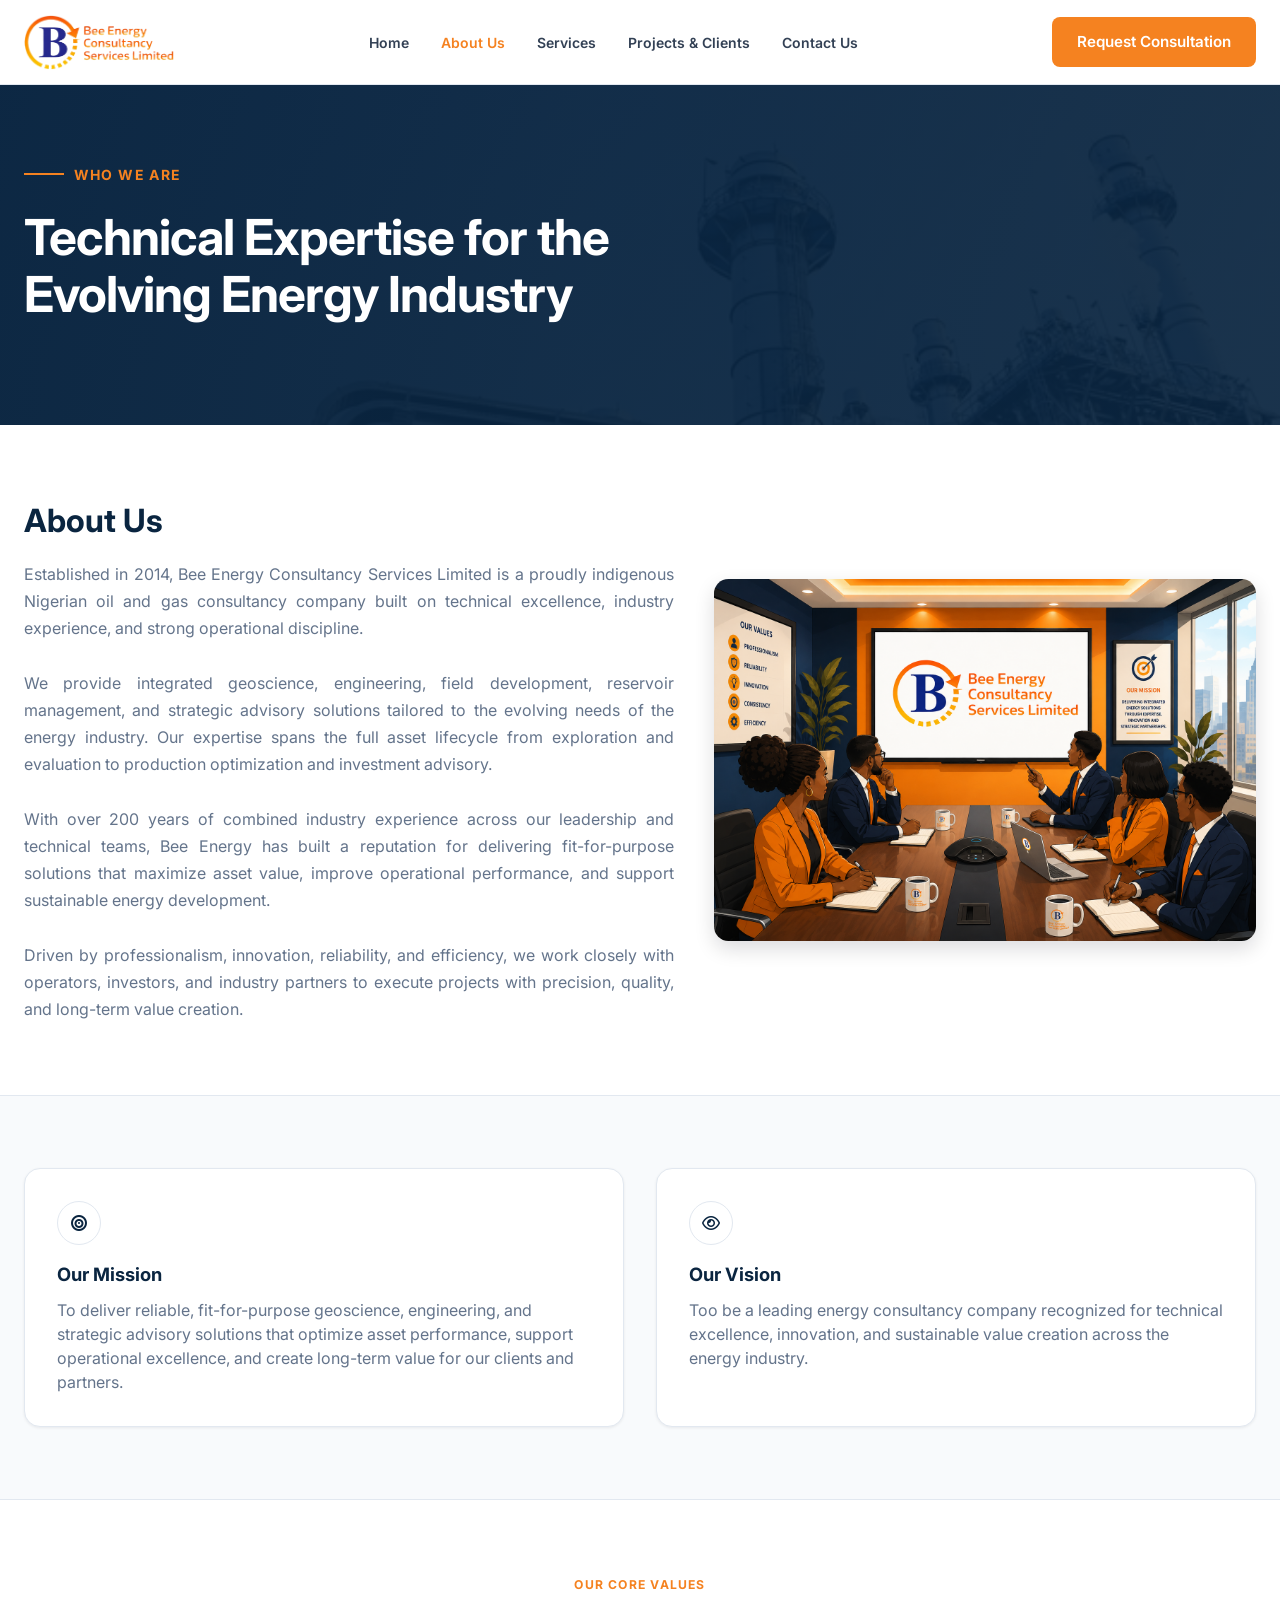
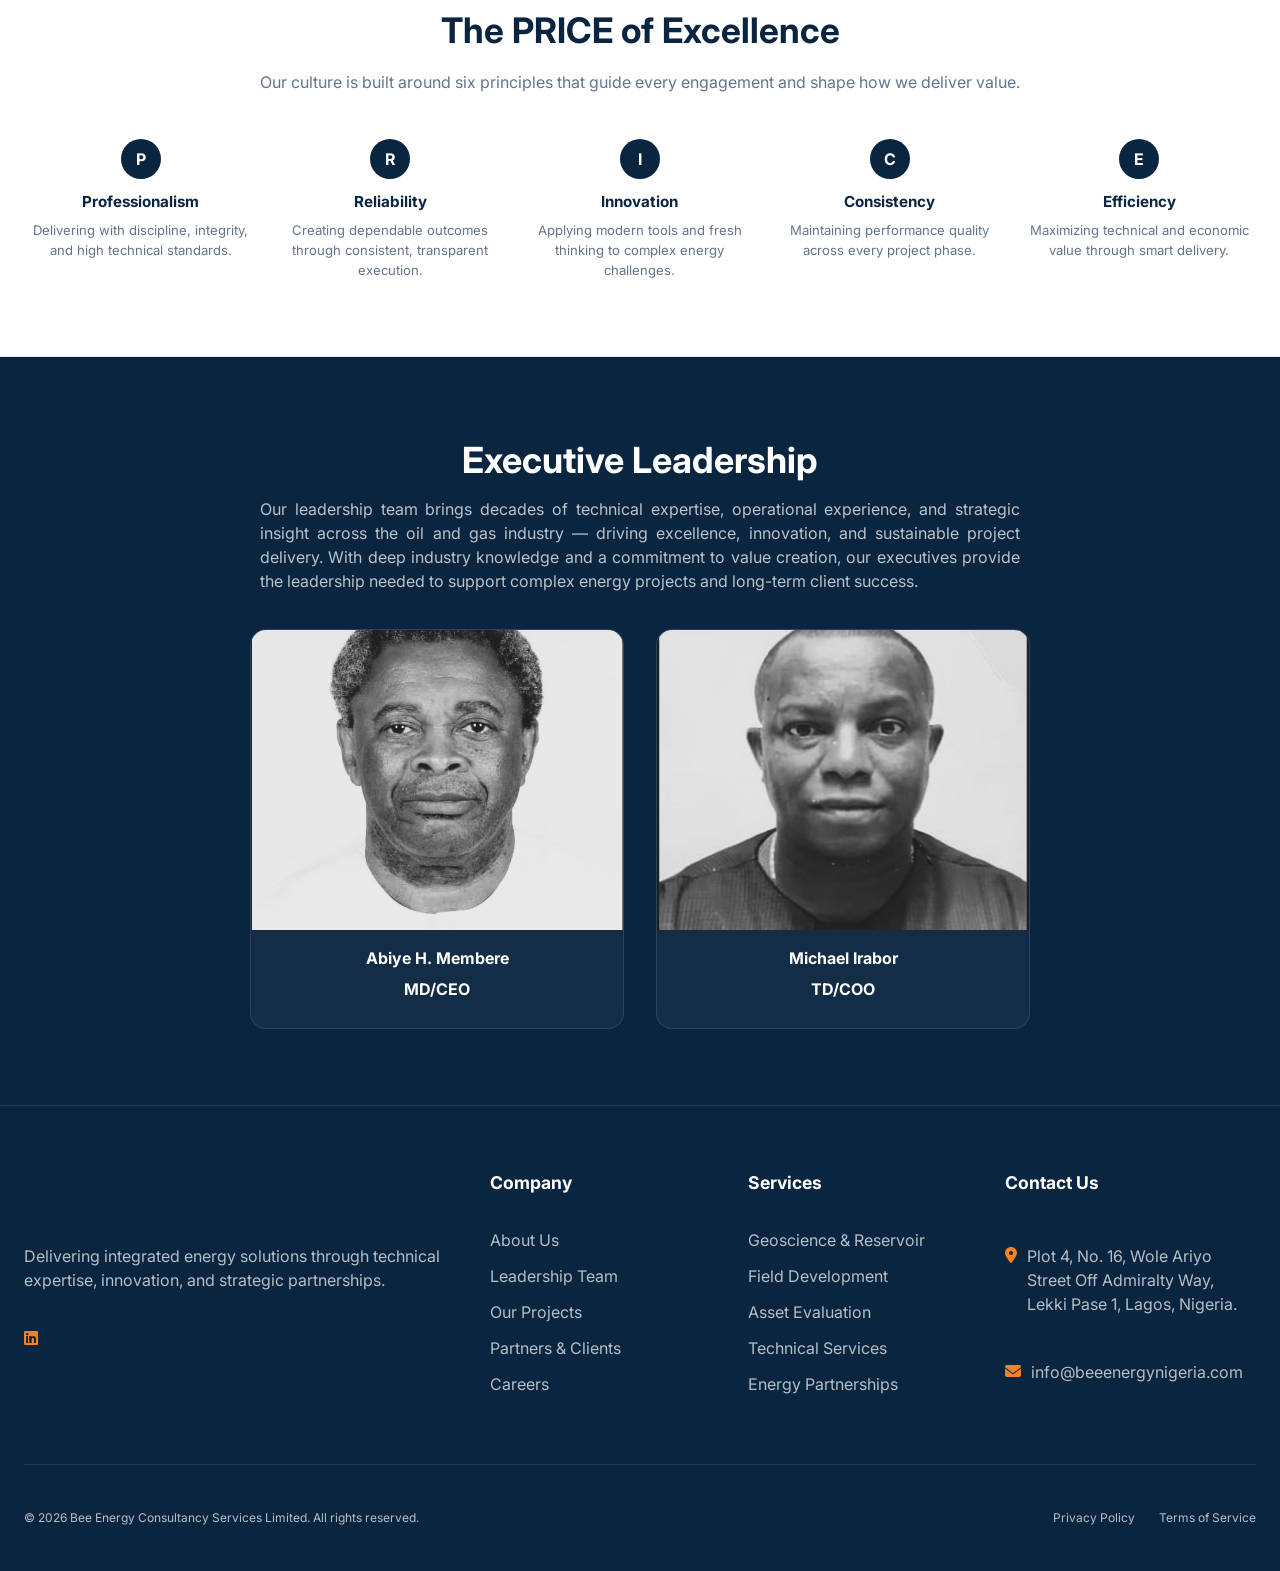
==== about-us.html @ 430c6f4b "initial commit" ====
<!doctype html>
<html lang="en">
  <head>
    <meta charset="UTF-8" />
    <meta name="viewport" content="width=device-width, initial-scale=1.0" />
    <title>Bee Energy | About</title>
    <meta
      name="description"
      content="Learn about Bee Energy's legacy, mission, values, and executive leadership."
    />
    <link rel="preconnect" href="https://fonts.googleapis.com" />
    <link rel="preconnect" href="https://fonts.gstatic.com" crossorigin />
    <link
      href="https://fonts.googleapis.com/css2?family=Inter:wght@300;400;500;700;900&display=swap"
      rel="stylesheet"
    />
    <link
       rel="stylesheet"
  href="https://cdnjs.cloudflare.com/ajax/libs/font-awesome/6.5.1/css/all.min.css"
    />
    <link rel="stylesheet" href="styles/main.css" />
    <link rel="stylesheet" href="styles/about.css" />
  </head> 
  <body>
   

    <header class="site-header">
      <div class="container nav-shell">
       <a href="index.html" class="brand" aria-label="Bee Energy home">
  <img src="./images/logo.png" alt="Bee Energy Logo" class="logo" />
  
</a>


        <button
          id="menu-toggle"
          class="menu-toggle"
          type="button"
          aria-label="Open main menu"
          aria-expanded="false"
          aria-controls="primary-nav"
        >
          <i class="fa-solid fa-bars" aria-hidden="true"></i>
        </button>

        <nav id="primary-nav" class="primary-nav" aria-label="Primary">
          <a href="index.html">Home</a>
          <a class="active" href="about-us.html">About Us</a>
          <a href="services.html">Services</a>
          <a href="project_Clients.html">Projects & Clients</a>
          
          <a href="contact-us.html">Contact Us</a>
        </nav>

        <a href="contact-us.html" class="btn btn-accent nav-cta">Request Consultation</a>
      </div>
    </header>

    <main id="main-content">
      <section class="about-hero">
        <img
          class="about-hero-bg"
          src="images/shutter.png"
          alt="Energy operations control room"
        />
        <div class="about-hero-overlay"></div>
        <div class="container about-hero-content">
          <p class="eyebrow"><span></span>Who We Are</p>
<h1>Technical Expertise for the Evolving Energy Industry</h1>
        </div>
      </section>

      <section class="legacy">
        <div class="container legacy-grid">
          <div class="legacy-copy">
            <h2>About Us</h2>
            <p style="text-align: justify;">
              Established in 2014, Bee Energy Consultancy Services Limited is a proudly indigenous Nigerian oil and gas consultancy company built on technical excellence, industry experience, and strong operational discipline.<br><br>

We provide integrated geoscience, engineering, field development, reservoir management, and strategic advisory solutions tailored to the evolving needs of the energy industry. Our expertise spans the full asset lifecycle from exploration and evaluation to production optimization and investment advisory.<br><br>

With over 200 years of combined industry experience across our leadership and technical teams, Bee Energy has built a reputation for delivering fit-for-purpose solutions that maximize asset value, improve operational performance, and support sustainable energy development.<br><br>

Driven by professionalism, innovation, reliability, and efficiency, we work closely with operators, investors, and industry partners to execute projects with precision, quality, and long-term value creation.
            </p>
            
          </div>

          <article class="legacy-media" aria-label="Team experience highlight">
            <img
              src="images/about.png"
              alt="Bee Energy team in strategy meeting"
            />
            
          </article>
        </div>
      </section>

      <section class="mission-vision">
        <div class="container mission-grid">
          <article class="mission-card">
            <div class="card-icon"><i class="fa-solid fa-bullseye" aria-hidden="true"></i></div>
            <h3>Our Mission</h3>
            <p style="text-align: ;">
              To deliver reliable, fit-for-purpose geoscience, engineering, and strategic advisory solutions that optimize asset performance, support operational excellence, and create long-term value for our clients and partners.
            </p>
          </article>

          <article class="mission-card">
            <div class="card-icon"><i class="fa-regular fa-eye" aria-hidden="true"></i></div>
            <h3>Our Vision</h3>
            <p style="text-align: ;">
              Too be a leading energy consultancy company recognized for technical excellence, innovation, and sustainable value creation across the energy industry.
            </p>
          </article>
        </div>
      </section>

      <section class="values">
        <div class="container">
          <div class="values-head">
            <p>Our Core Values</p>
            <h2>The PRICE of Excellence</h2>
            <p>
              Our culture is built around six principles that guide every engagement and shape how we deliver value.
            </p>
          </div>

          <div class="value-grid">
            <article class="value-item">
              <div class="value-icon">P</div>
              <h3>Professionalism</h3>
              <p>Delivering with discipline, integrity, and high technical standards.</p>
            </article>
            <article class="value-item">
              <div class="value-icon">R</div>
              <h3>Reliability</h3>
              <p>Creating dependable outcomes through consistent, transparent execution.</p>
            </article>
            <article class="value-item">
              <div class="value-icon">I</div>
              <h3>Innovation</h3>
              <p>Applying modern tools and fresh thinking to complex energy challenges.</p>
            </article>
            <article class="value-item">
              <div class="value-icon">C</div>
              <h3>Consistency</h3>
              <p>Maintaining performance quality across every project phase.</p>
            </article>
            <article class="value-item">
              <div class="value-icon">E</div>
              <h3>Efficiency</h3>
              <p>Maximizing technical and economic value through smart delivery.</p>
            </article>
          </div>
        </div>
      </section>

      <section class="leadership">
        <div class="container">
          <div class="leadership-head">
            <h2>Executive Leadership</h2>
            <p style="text-align: justify;">Our leadership team brings decades of technical expertise, operational experience, and strategic insight across the oil and gas industry — driving excellence, innovation, and sustainable project delivery. With deep industry knowledge and a commitment to value creation, our executives provide the leadership needed to support complex energy projects and long-term client success.</p>
          </div>

          <div class="leader-grid">
            <article class="leader-card">
              <img
                src="images/md.png"
                alt="Portrait of Managing Director"
              />
              <div class="leader-body">
                <h3>Abiye H. Membere</h3>
                <h3>MD/CEO</h3>
                
              </div>
            </article>

            <article class="leader-card">
              <img
                src="images/td.png"
                alt="Portrait of Technical Director"
              />
              <div class="leader-body">
                  <h3>Michael Irabor</h3>
                <h3>TD/COO</h3>
              </div>
            </article>
          </div>
        </div>
      </section>
    </main>

  <footer class="site-footer">
      <div class="container">
        <div class="footer-grid">
          <div>
            <div class="brand footer-brand">
              <i class="fa-solid fa-hexagon" aria-hidden="true"></i>
              <span>Bee Energy</span>
            </div>
            <p>
               Delivering integrated energy solutions through technical expertise,
  innovation, and strategic partnerships.
            </p>
            <div class="socials">
              <a href="https://www.linkedin.com/company/bee-energy-consultancy-services-ltd/?viewAsMember=true" aria-label="LinkedIn"><i class="fa-brands fa-linkedin" aria-hidden="true"></i></a>
             <!-- <a href="#" aria-label="X/Twitter"><i class="fa-brands fa-x-twitter" aria-hidden="true"></i></a>-->
            </div>
          </div>

          <div>
            <h3>Company</h3>
            <a href="about-us.html">About Us</a>
            <a href="about-us.html">Leadership Team</a>
            <a href="project_Clients.html">Our Projects</a>
            <a href="partners.html">Partners &amp; Clients</a>
            <a href="career.html">Careers</a>
          </div>

          <div>
            <h3>Services</h3>
            <a href="services.html">Geoscience &amp; Reservoir</a>
            <a href="services.html">Field Development</a>
            <a href="services.html">Asset Evaluation</a>
            <a href="services.html">Technical Services</a>
            <a href="services.html">Energy Partnerships</a>
          </div>

          <div>
            <h3>Contact Us</h3>
            <p class="contact-item"><i class="fa-solid fa-location-dot" aria-hidden="true"></i> Plot 4, No. 16, Wole Ariyo Street Off Admiralty Way, Lekki Pase 1, Lagos, Nigeria.</p>
            <p class="contact-item"><i class="fa-solid fa-envelope" aria-hidden="true"></i> info@beeenergynigeria.com</p>
            <!--<p class="contact-item"><i class="fa-solid fa-phone" aria-hidden="true"></i> +234 (0) 123 456 7890</p>-->
          </div>
        </div>

        <div class="footer-bottom">
          <p>© 2026 Bee Energy Consultancy Services Limited. All rights reserved.</p>
          <div>
            <a href="privacy-policy.html">Privacy Policy</a>
            <a href="terms.html">Terms of Service</a>
          </div>
        </div>
      </div>
    </footer>

    <script src="js/main.js"></script>
  </body>
</html>
---- styles/main.css ----
:root {
  --background: #ffffff;
  --foreground: #0f172a;
  --border: #e2e8f0;
  --primary: #0a2540;
  --accent: #f58220;
  --muted: #64748b;
  --section: #f8fafc;
}

*,
*::before,
*::after {
  box-sizing: border-box;
}

html,
body {
  margin: 0;
  min-height: 100%;
}

body {
  font-family: Inter, system-ui, -apple-system, Segoe UI, Roboto, sans-serif;
  color: var(--foreground);
  background: var(--background);
  line-height: 1.5;
}

a {
  color: inherit;
  text-decoration: none;
}

img {
  max-width: 100%;
  display: block;
}

.skip-link {
  position: absolute;
  left: -999px;
  top: auto;
}


.skip-link:focus {
  left: 1rem;
  top: 1rem;
  z-index: 1000;
  background: #fff;
  padding: 0.5rem 0.75rem;
  border-radius: 0.5rem;
}

.container {
  width: min(1280px, calc(100% - 3rem));
  margin-inline: auto;
}

.site-header {
  position: sticky;
  top: 0;
  z-index: 40;
  border-bottom: 1px solid var(--border);
  background: rgba(255, 255, 255, 0.9);
  backdrop-filter: blur(8px);
}

.nav-shell {
  display: flex;
  align-items: center;
  justify-content: space-between;
  min-height: 84px;
  gap: 1rem;
}

.brand {
  display: inline-flex;
  align-items: center;
  gap: 0.75rem;
  color: var(--primary);
  font-weight: 900;
  font-size: 1.25rem;
  letter-spacing: -0.02em;
}

.brand i {
  color: var(--accent);
}

.primary-nav {
  display: flex;
  align-items: center;
  gap: 2rem;
  font-size: 0.875rem;
  font-weight: 600;
}

.primary-nav a {
  color: #334155;
}

.primary-nav a:hover {
  color: var(--foreground);
}

.primary-nav .active {
  color: var(--accent);
}

.menu-toggle {
  display: none;
  width: 40px;
  height: 40px;
  border: 1px solid var(--border);
  border-radius: 0.5rem;
  background: #fff;
}

.btn {
  display: inline-flex;
  align-items: center;
  justify-content: center;
  gap: 0.6rem;
  border-radius: 0.5rem;
  padding: 0.8rem 1.5rem;
  border: 1px solid transparent;
  font-weight: 600;
  font-size: 0.95rem;
  transition: 0.2s ease;
}

.btn:focus-visible,
.menu-toggle:focus-visible,
.primary-nav a:focus-visible {
  outline: 2px solid var(--accent);
  outline-offset: 2px;
}

.btn-accent {
  background: var(--accent);
  color: #fff;
}

.btn-accent:hover {
  background: #e1761a;
}

.btn-outline {
  border-color: rgba(255, 255, 255, 0.85);
  color: #fff;
}

.btn-outline:hover {
  background: rgba(255, 255, 255, 0.1);
}

.btn-muted {
  border-color: var(--border);
  color: var(--foreground);
  background: transparent;
}

.btn-muted:hover {
  background: #f1f5f9;
}

.btn-lg {
  min-height: 56px;
  padding-inline: 2rem;
  font-size: 1rem;
}

.hero {
  position: relative;
  min-height: 700px;
  overflow: hidden;
  color: #fff;
  background: var(--primary);
}

.hero-bg {
  position: absolute;
  inset: 0;
  width: 100%;
  height: 100%;
  object-fit: cover;
  opacity: 0.2;
}

.hero-overlay {
  position: absolute;
  inset: 0;
  background: linear-gradient(90deg, var(--primary) 0%, rgba(10, 37, 64, 0.9) 45%, rgba(10, 37, 64, 0) 100%);
}

.hero-content {
  position: relative;
  z-index: 1;
  padding-block: 6rem;
}

.eyebrow {
  display: inline-flex;
  align-items: center;
  gap: 0.6rem;
  color: var(--accent);
  font-size: 0.875rem;
  font-weight: 700;
  text-transform: uppercase;
  letter-spacing: 0.1em;
  margin: 0 0 1.5rem;
}

.eyebrow span {
  width: 40px;
  height: 2px;
  background: var(--accent);
}

.hero h1 {
  margin: 0 0 2rem;
  max-width: 850px;
  font-weight: 900;
  font-size: clamp(2.4rem, 5vw, 4rem);
  line-height: 1.15;
  letter-spacing: -0.02em;
}


.hero-subtitle {
  margin: 0 0 3rem;
  max-width: 680px;
  font-size: clamp(1.1rem, 2.2vw, 1.5rem);
  color: rgba(255, 255, 255, 0.82);
}

.hero-actions {
  display: flex;
  gap: 1.5rem;
  flex-wrap: wrap;
}

.stats-wrap {
  position: relative;
  z-index: 2;
  margin-top: -80px;
  margin-bottom: 8rem;
}

.stats-grid {
  display: grid;
  gap: 2rem;
  grid-template-columns: repeat(3, minmax(0, 1fr));
}

.stats-card {
  border: 1px solid var(--border);
  background: #fff;
  border-radius: 1rem;
  padding: 2rem;
  box-shadow: 0 1px 3px rgba(2, 6, 23, 0.08);
  text-align: center;
}

.icon-bubble {
  width: 64px;
  height: 64px;
  margin: 0 auto 1.5rem;
  border-radius: 999px;
  background: rgba(245, 130, 32, 0.1);
  color: var(--accent);
  display: grid;
  place-items: center;
  font-size: 1.75rem;
}

.stats-value {
  margin: 0 0 0.5rem;
  color: var(--primary);
  font-size: 2.25rem;
  font-weight: 900;
}

.stats-label {
  margin: 0;
  color: var(--muted);
  font-size: 0.85rem;
  font-weight: 700;
  text-transform: uppercase;
  letter-spacing: 0.08em;
}

.services-section {
  background: rgba(241, 245, 249, 0.3);
  padding-block: 6rem;
}

.services-head {
  display: flex;
  align-items: flex-end;
  justify-content: space-between;
  gap: 1.25rem;
  margin-bottom: 4rem;
}

.section-kicker {
  margin: 0 0 1rem;
  color: var(--accent);
  font-size: 0.875rem;
  font-weight: 700;
  text-transform: uppercase;
  letter-spacing: 0.1em;
}

.services-head h2 {
  margin: 0;
  color: var(--primary);
  font-size: clamp(2rem, 4vw, 2.25rem);
  line-height: 1.2;
}

.services-grid {
  display: grid;
  gap: 2rem;
  grid-template-columns: repeat(3, minmax(0, 1fr));
}

.service-card {
  border: 1px solid var(--border);
  background: #fff;
  border-radius: 1rem;
  padding: 2rem;
  box-shadow: 0 1px 3px rgba(2, 6, 23, 0.08);
  display: flex;
  flex-direction: column;
  min-height: 100%;
}

.service-icon {
  width: 56px;
  height: 56px;
  border-radius: 999px;
  background: #f1f5f9;
  color: var(--primary);
  font-size: 1.4rem;
  display: grid;
  place-items: center;
  margin-bottom: 1.5rem;
}

.service-card h3 {
  margin: 0 0 1rem;
  font-size: 1.25rem;
}

.service-card p {
  margin: 0 0 1.5rem;
  color: var(--muted);
}

.service-card a {
  margin-top: auto;
  color: var(--accent);
  font-size: 0.9rem;
  font-weight: 600;
  display: inline-flex;
  align-items: center;
  gap: 0.5rem;
}

.cta-section {
  background: var(--primary);
  color: #fff;
  padding-block: 6rem;
}

.cta-box {
  max-width: 900px;
  text-align: center;
}

.cta-box > i {
  color: var(--accent);
  font-size: 3rem;
  margin-bottom: 2rem;
}

.cta-box h2 {
  margin: 0 0 1rem;
  font-size: clamp(2rem, 4.5vw, 2.4rem);
}

.cta-box p {
  margin: 0 auto 2.5rem;
  max-width: 660px;
  color: rgba(255, 255, 255, 0.75);
}

.site-footer {
  background: var(--primary);
  color: #fff;
  border-top: 1px solid rgba(255, 255, 255, 0.1);
  padding-top: 4rem;
  padding-bottom: 2rem;
}

.footer-grid {
  display: grid;
  gap: 3rem;
  grid-template-columns: 2fr 1fr 1fr 1.2fr;
  margin-bottom: 4rem;
}

.site-footer p,
.site-footer a {
  color: rgba(255, 255, 255, 0.7);
}

.site-footer h3 {
  margin: 0 0 1.25rem;
  font-size: 1.1rem;
  color: #fff;
}

.footer-grid > div {
  display: flex;
  flex-direction: column;
  gap: 0.75rem;
}

.footer-brand {
  margin-bottom: 1rem;
}

.socials {
  display: flex;
  gap: 1rem;
  margin-top: 0.4rem;
}

.socials a,
.site-footer a:hover {
  color: var(--accent);
}

.contact-item {
  display: flex;
  align-items: flex-start;
  gap: 0.6rem;
}

.contact-item i {
  color: var(--accent);
  margin-top: 0.2rem;
}

.footer-bottom {
  border-top: 1px solid rgba(255, 255, 255, 0.1);
  padding-top: 2rem;
  display: flex;
  align-items: center;
  justify-content: space-between;
  gap: 1rem;
  font-size: 0.75rem;
}

.footer-bottom div {
  display: flex;
  gap: 1.5rem;
}

@media (max-width: 1024px) {
  .services-grid {
    grid-template-columns: repeat(2, minmax(0, 1fr));
  }

  .footer-grid {
    grid-template-columns: repeat(2, minmax(0, 1fr));
  }
}

@media (max-width: 820px) {
  .menu-toggle {
    display: inline-grid;
    place-items: center;
  }

  .primary-nav {
    position: absolute;
    top: 84px;
    left: 0;
    right: 0;
    display: none;
    flex-direction: column;
    align-items: flex-start;
    padding: 1rem 1.5rem 1.25rem;
    border-bottom: 1px solid var(--border);
    background: #fff;
  }

  .primary-nav.open {
    display: flex;
  }

  .nav-cta {
    display: none;
  }

  .stats-grid {
    grid-template-columns: 1fr;
  }

  .services-head {
    flex-direction: column;
    align-items: flex-start;
  }
}

@media (max-width: 700px) {
  .container {
    width: min(1280px, calc(100% - 2rem));
  }

  .hero {
    min-height: 620px;
  }

  .hero-content {
    padding-block: 4.5rem;
  }

  .services-grid {
    grid-template-columns: 1fr;
  }

  .footer-grid {
    grid-template-columns: 1fr;
  }

  .footer-bottom {
    flex-direction: column;
    align-items: flex-start;
  }
}
.logo {
  width: 150px !important;
  height: 60px !important;
  object-fit: contain !important;
}
---- styles/about.css ----
.about-hero {
  position: relative;
  min-height: 340px;
  color: #fff;
  background: #0a2540;
  overflow: hidden;
}

.about-hero-bg {
  position: absolute;
  inset: 0;
  width: 100%;
  height: 100%;
  object-fit: cover;
  opacity: 0.3;
}

.about-hero-overlay {
  position: absolute;
  inset: 0;
  background: linear-gradient(90deg, rgba(10, 37, 64, 0.93) 0%, rgba(10, 37, 64, 0.82) 45%, rgba(10, 37, 64, 0.78) 100%);
}

.about-hero-content {
  position: relative;
  z-index: 1;
  padding-block: 4.5rem;
}

.about-hero h1 {
  margin: 0;
  max-width: 650px;
  font-size: clamp(2rem, 5vw, 3.1rem);
  line-height: 1.15;
  letter-spacing: -0.02em;
}

.legacy {
  background: #fff;
  padding-block: 4.5rem;
  border-bottom: 1px solid #e2e8f0;
}

.legacy-grid {
  display: grid;
  grid-template-columns: 1.2fr 1fr;
  gap: 2.5rem;
  align-items: center;
}

.legacy-copy h2 {
  margin: 0 0 1rem;
  font-size: clamp(1.6rem, 3vw, 2rem);
  color: #0a2540;
}

.legacy-copy p {
  margin: 0 0 1rem;
  color: #64748b;
  line-height: 1.7;
}

.legacy-copy p:last-child {
  margin-bottom: 0;
}

.legacy-media {
  position: relative;
  border-radius: 0.9rem;
  overflow: hidden;
  min-height: 290px;
  box-shadow: 0 8px 20px rgba(2, 6, 23, 0.14);
}

.legacy-media img {
  width: 100%;
  height: 100%;
  object-fit: cover;
}

.legacy-badge {
  position: absolute;
  left: 1rem;
  bottom: 1rem;
  background: #f8fafc;
  border: 1px solid #e2e8f0;
  border-radius: 0.75rem;
  padding: 0.75rem 0.9rem;
  display: flex;
  flex-direction: column;
  gap: 0.15rem;
  box-shadow: 0 4px 10px rgba(2, 6, 23, 0.1);
}

.legacy-badge strong {
  color: #f58220;
  font-size: 1rem;
}

.legacy-badge span {
  font-size: 0.73rem;
  color: #475569;
}

.mission-vision {
  background: #f8fafc;
  padding-block: 4.5rem;
  border-bottom: 1px solid #e2e8f0;
}

.mission-grid {
  display: grid;
  grid-template-columns: repeat(2, minmax(0, 1fr));
  gap: 2rem;
}

.mission-card {
  background: #fff;
  border: 1px solid #e2e8f0;
  border-radius: 1rem;
  padding: 2rem;
  box-shadow: 0 1px 3px rgba(2, 6, 23, 0.07);
}

.card-icon {
  width: 44px;
  height: 44px;
  border-radius: 999px;
  border: 1px solid #e2e8f0;
  color: #0a2540;
  display: grid;
  place-items: center;
  margin-bottom: 1rem;
}

.mission-card h3 {
  margin: 0 0 0.6rem;
  color: #0a2540;
  font-size: 1.15rem;
}

.mission-card p {
  margin: 0;
  color: #64748b;
}

.values {
  background: #fff;
  padding-block: 4.75rem;
  border-bottom: 1px solid #e2e8f0;
}

.values-head {
  text-align: center;
  max-width: 760px;
  margin: 0 auto 2.8rem;
}

.values-head p:first-child {
  margin: 0 0 0.6rem;
  color: #f58220;
  text-transform: uppercase;
  letter-spacing: 0.1em;
  font-weight: 700;
  font-size: 0.76rem;
}

.values-head h2 {
  margin: 0 0 0.8rem;
  color: #0a2540;
  font-size: clamp(1.8rem, 3vw, 2.2rem);
}

.values-head p {
  margin: 0;
  color: #64748b;
}

.value-grid {
  display: grid;
  grid-template-columns: repeat(5, minmax(0, 1fr));
  gap: 1rem;
}

.value-item {
  text-align: center;
}

.value-icon {
  width: 40px;
  height: 40px;
  border-radius: 999px;
  margin: 0 auto 0.8rem;
  background: #0a2540;
  color: #fff;
  font-weight: 700;
  display: grid;
  place-items: center;
}

.value-item h3 {
  margin: 0 0 0.45rem;
  color: #0a2540;
  font-size: 0.95rem;
}

.value-item p {
  margin: 0;
  color: #64748b;
  font-size: 0.82rem;
}

.leadership {
  background: #0a2540;
  padding-block: 4.75rem;
}

.leadership-head {
  text-align: center;
  max-width: 760px;
  margin: 0 auto 2.25rem;
}

.leadership-head h2 {
  margin: 0 0 0.6rem;
  color: #fff;
  font-size: clamp(1.9rem, 4vw, 2.25rem);
}

.leadership-head p {
  margin: 0;
  color: rgba(255, 255, 255, 0.72);
}

.leader-grid {
  display: grid;
  grid-template-columns: repeat(2, minmax(0, 1fr));
  gap: 2rem;
  max-width: 780px;
  margin-inline: auto;
}

.leader-card {
  border: 1px solid rgba(255, 255, 255, 0.1);
  border-radius: 1rem;
  background: rgba(255, 255, 255, 0.04);
  overflow: hidden;
}

.leader-card img {
  width: 100%;
  height: 300px;
  object-fit: cover;
}

.leader-body {
  padding: 1rem 1rem 1.2rem;
  text-align: center;
}

.leader-body h3 {
  margin: 0 0 0.45rem;
  color: #fff;
  font-size: 1rem;
}

.leader-body p {
  margin: 0;
  color: rgba(255, 255, 255, 0.72);
  font-size: 0.8rem;
  line-height: 1.55;
}

@media (max-width: 1024px) {
  .value-grid {
    grid-template-columns: repeat(3, minmax(0, 1fr));
    row-gap: 1.5rem;
  }
}

@media (max-width: 860px) {
  .legacy-grid,
  .mission-grid,
  .leader-grid {
    grid-template-columns: 1fr;
  }

  .legacy-media {
    min-height: 240px;
  }
}

@media (max-width: 700px) {
  .legacy,
  .mission-vision,
  .values,
  .leadership {
    padding-block: 3.5rem;
  }

  .value-grid {
    grid-template-columns: repeat(2, minmax(0, 1fr));
  }
}

@media (max-width: 520px) {
  .value-grid {
    grid-template-columns: 1fr;
  }

  .leader-card img {
    height: 260px;
  }
}
.logo {
  width: 150px !important;
  height: 60px !important;
  object-fit: contain !important;
}
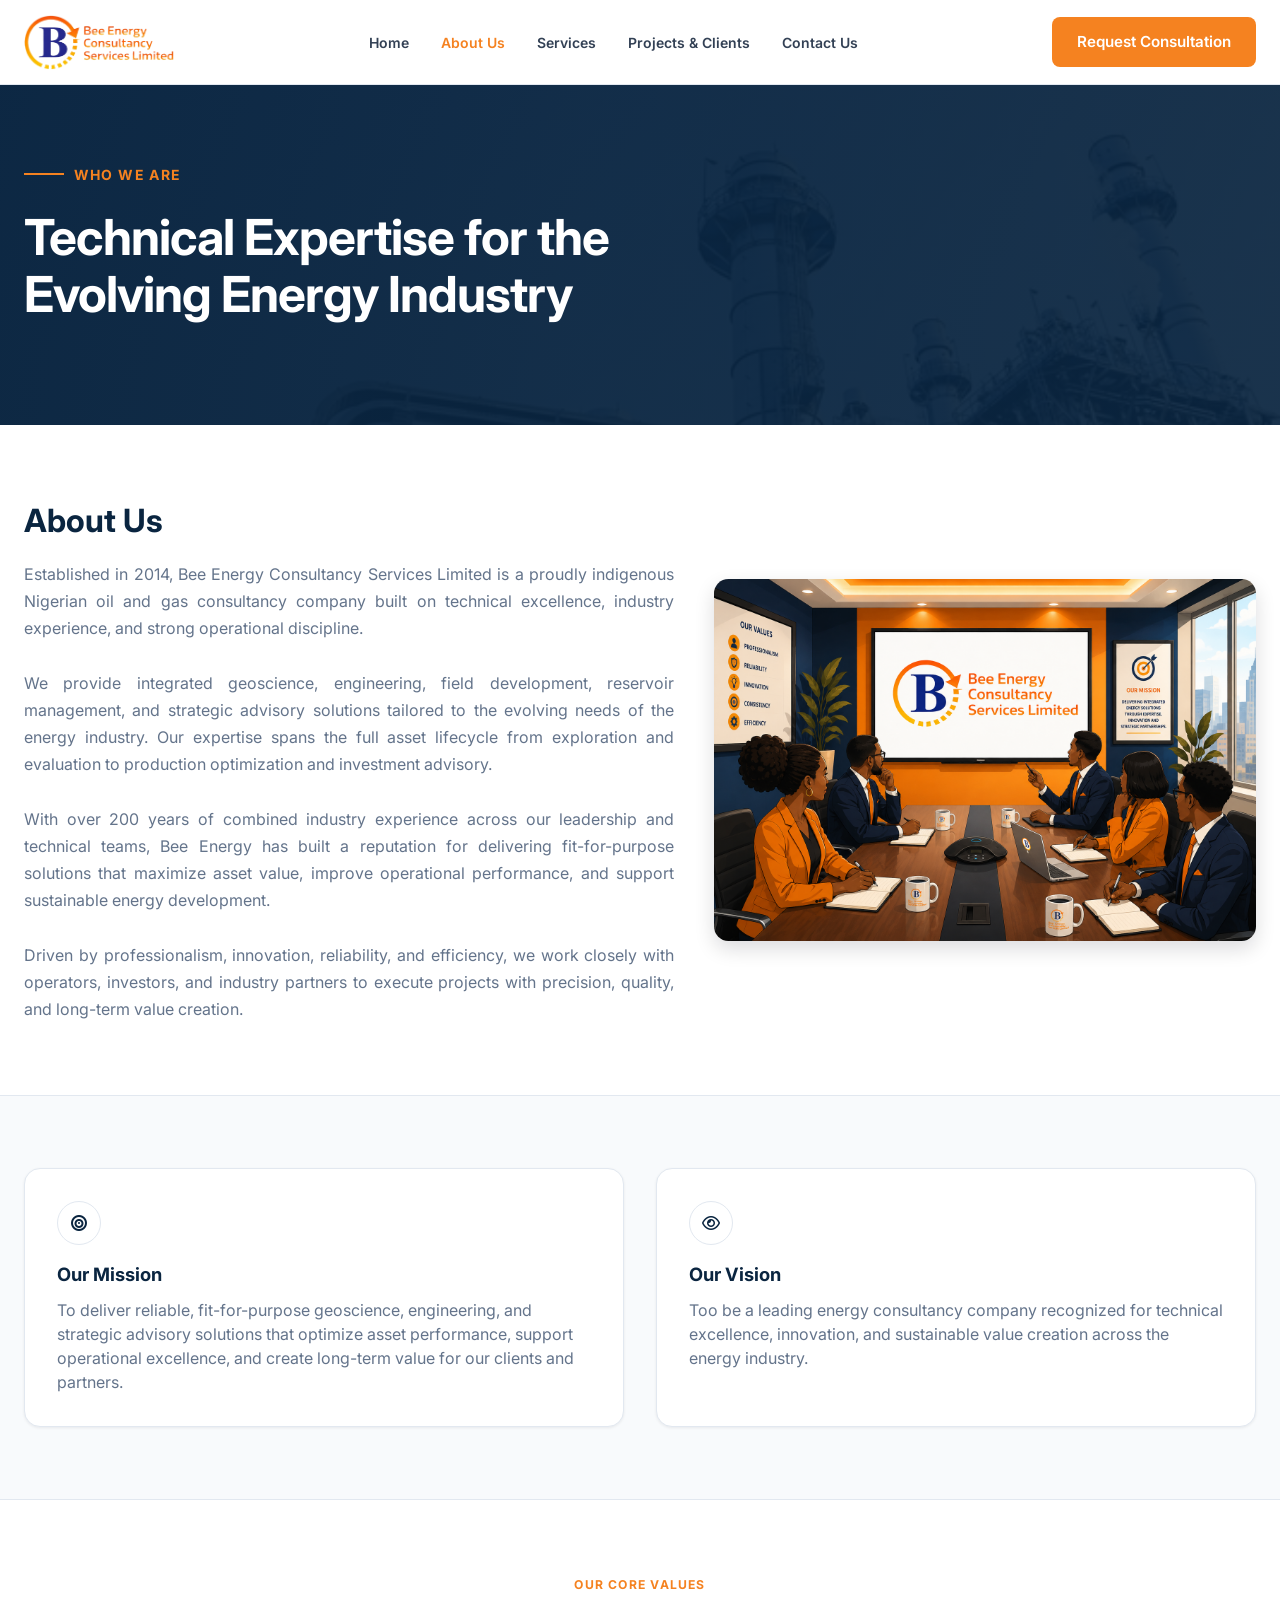
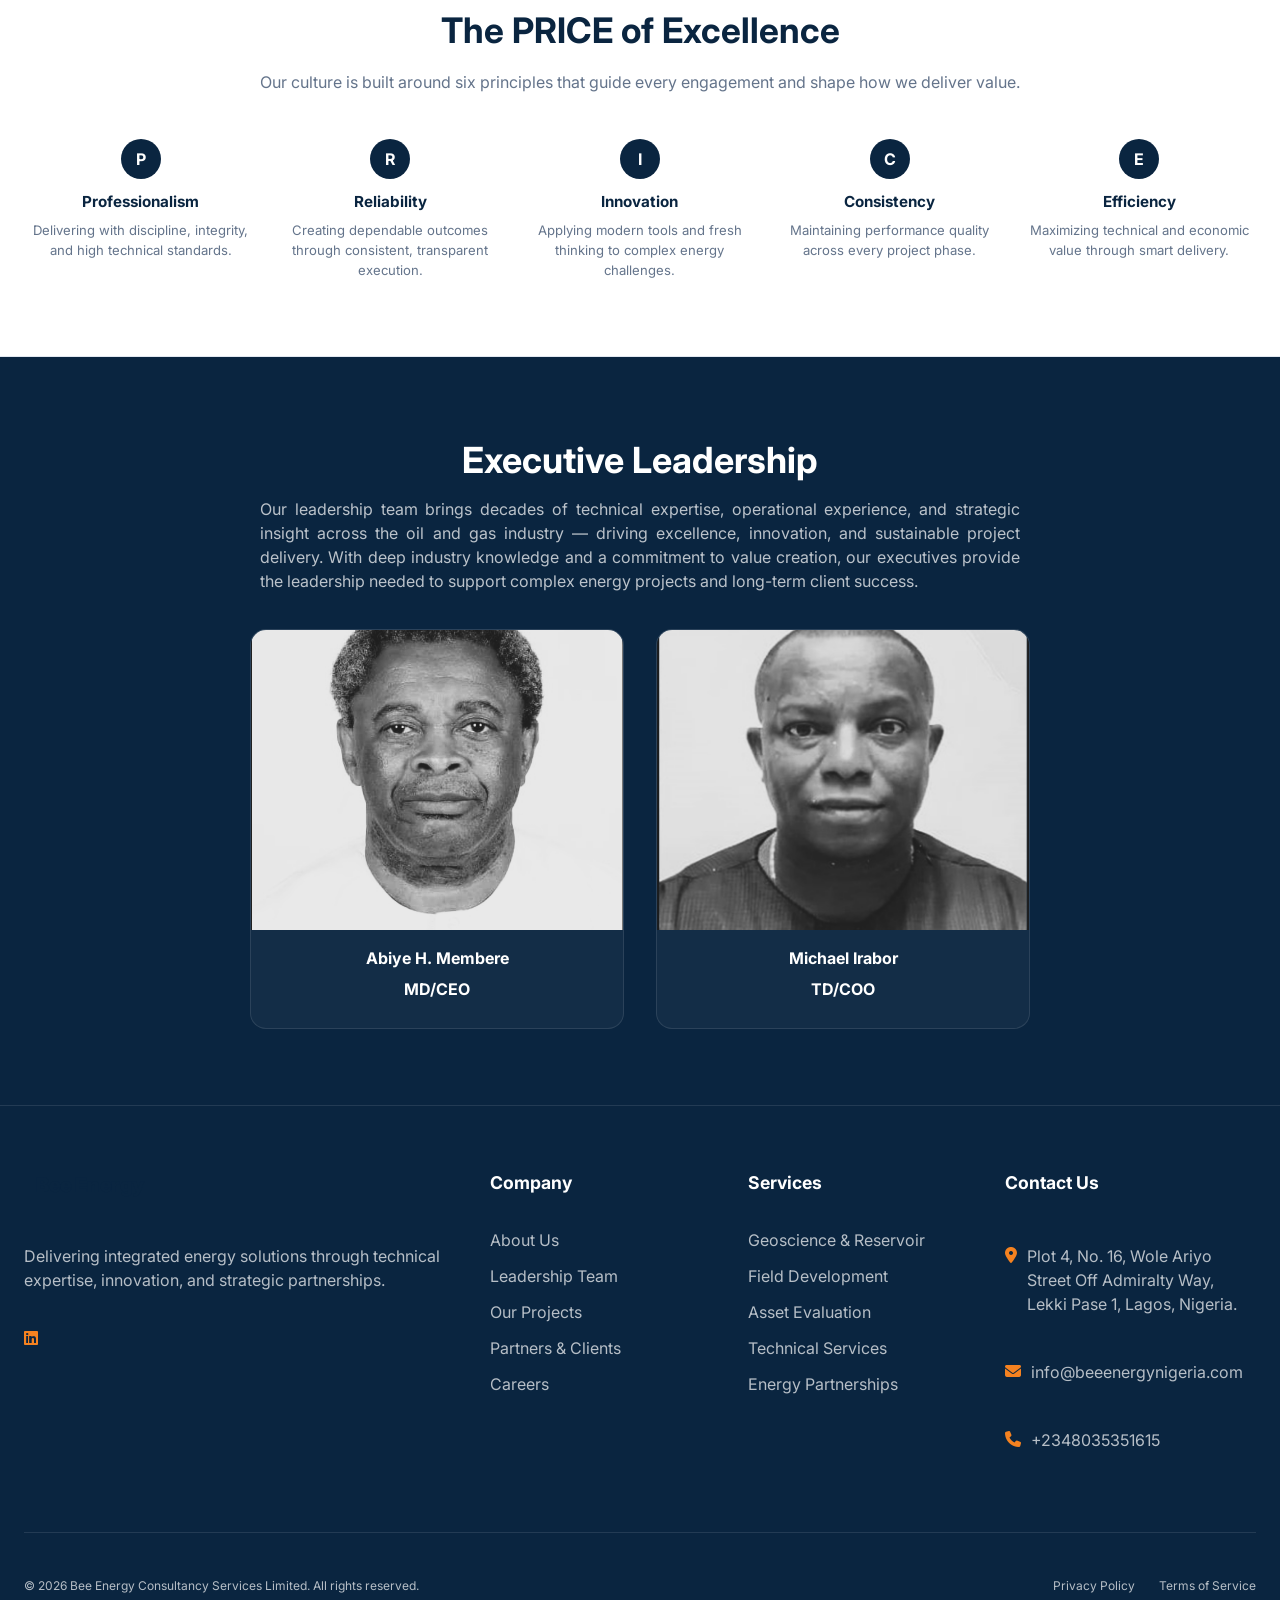
==== commit 4c4b7919: "update footer for all pages" ====
--- a/about-us.html
+++ b/about-us.html
@@ -215,7 +215,7 @@
             <a href="about-us.html">Leadership Team</a>
             <a href="project_Clients.html">Our Projects</a>
             <a href="partners.html">Partners &amp; Clients</a>
-            <a href="career.html">Careers</a>
+            <a href="contact-us.html">Careers</a>
           </div>
 
           <div>
@@ -231,7 +231,7 @@
             <h3>Contact Us</h3>
             <p class="contact-item"><i class="fa-solid fa-location-dot" aria-hidden="true"></i> Plot 4, No. 16, Wole Ariyo Street Off Admiralty Way, Lekki Pase 1, Lagos, Nigeria.</p>
             <p class="contact-item"><i class="fa-solid fa-envelope" aria-hidden="true"></i> info@beeenergynigeria.com</p>
-            <!--<p class="contact-item"><i class="fa-solid fa-phone" aria-hidden="true"></i> +234 (0) 123 456 7890</p>-->
+            <p class="contact-item"><i class="fa-solid fa-phone" aria-hidden="true"></i> +2348035351615</p>
           </div>
         </div>
 
